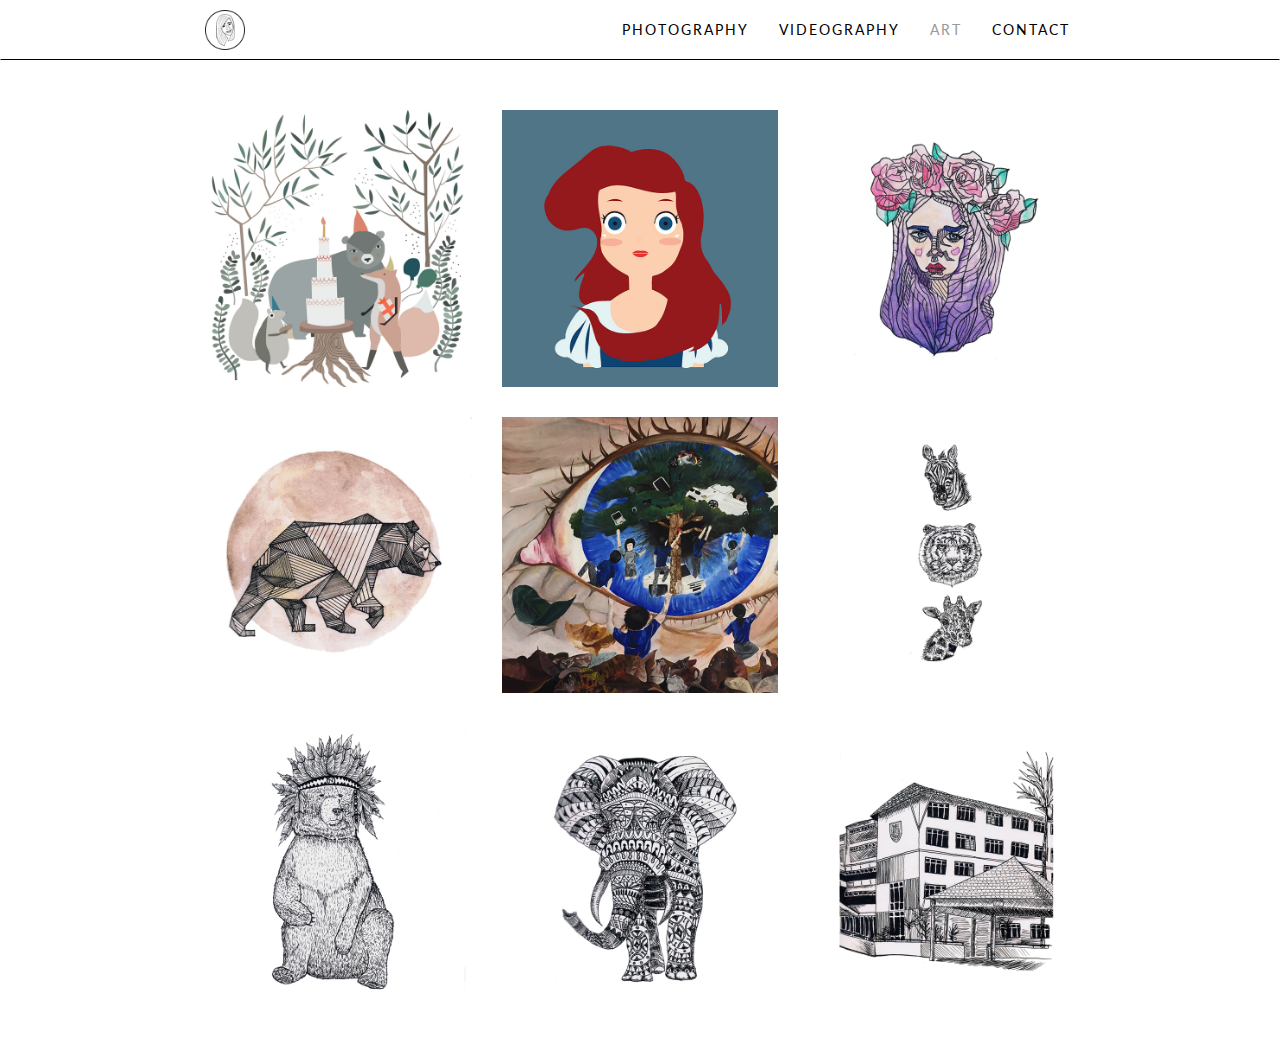
==== art.html @ fc4bbf67 "Initial commit -rewrite" ====
<!DOCTYPE html>
<html>

  <head>
    
    <title>Alicia</title>

    <link rel="stylesheet" type="text/css" href="https://fonts.googleapis.com/css?family=Lato:300,400,700">
    <link rel="stylesheet" type="text/css" href="/css/bootstrap.min.css">
    <link rel="stylesheet" type="text/css" href="/css/zoom.css">

    <link rel="stylesheet" type="text/css" href="/css/style.css">
    <link rel="stylesheet" type="text/css" href="/css/art.css">
    <link rel="icon" type="image/png" href="/images/favicon-32x32.png" sizes="32x32" />
    <link rel="icon" type="image/png" href="/images/favicon-16x16.png" sizes="16x16" />

    <meta name="viewport" content="width=device-width, initial-scale=1, maximum-scale=1, user-scalable=no">

  </head>
  
  <body>

    <!-- Navbar -->
    <nav class="navbar">
      <div class="container">

        <div class="navbar-header">
          <button id="hamburger" type="button" class="navbar-toggle collapsed" data-toggle="collapse" data-target="#navbar-collapse" aria-expanded="false">
            <span></span>
            <span></span>
            <span></span>
            <span></span>
          </button>
          <a href="/">
            <img src="/images/icon.png">
          </a>
        </div>

        <div class="collapse navbar-collapse" id="navbar-collapse">
          <ul class="nav navbar-nav navbar-right">
            <li><a href="/photography.html">PHOTOGRAPHY</a></li>
            <li><a href="/videography.html">VIDEOGRAPHY</a></li>
            <li><a href="javascript:void(0)" class="active">ART</a></li>
            <li><a href="/contact.html">CONTACT</a></li>
          </ul>
        </div>

      </div>
    </nav>
    
    <!-- Main content -->
    <div class="container content">
      <div class="row">

        <div class="col-xs-12 col-sm-4 gap30">
          <img src="/images/art/animals.jpg" data-action="zoom">
        </div>

        <div class="col-xs-12 col-sm-4 gap30">
          <img src="/images/art/ariel.jpg" data-action="zoom">
        </div>

        <div class="col-xs-12 col-sm-4 gap30">
          <img src="/images/art/flowergirl.jpg" data-action="zoom">
        </div>

        <div class="col-xs-12 col-sm-4 gap30">
          <img src="/images/art/geometry-bear.jpg" data-action="zoom">
        </div>

        <div class="col-xs-12 col-sm-4 gap30">
          <img src="/images/art/olevelsquare.jpg" data-action="zoom">
        </div>

        <div class="col-xs-12 col-sm-4 gap30">
          <img src="/images/art/safari-animals.jpg" data-action="zoom">
        </div>

        <div class="col-xs-12 col-sm-4 gap30">
          <img src="/images/art/tribal-bear.jpg" data-action="zoom">
        </div>

        <div class="col-xs-12 col-sm-4 gap30">
          <img src="/images/art/tribal-elephant.jpg" data-action="zoom">
        </div>

        <div class="col-xs-12 col-sm-4 gap30">
          <img src="/images/art/tw.jpg" data-action="zoom">
        </div>

      </div>
    </div>

    <script type="text/javascript" src="https://code.jquery.com/jquery-1.11.3.min.js"></script>
    <script type="text/javascript" src="/js/bootstrap.min.js"></script>
    <script type="text/javascript" src="/js/zoom.min.js"></script>
    <script type="text/javascript" src="/js/main.js"></script>

  </body>

</html>
---- css/zoom.css ----
img[data-action="zoom"] {
  cursor: pointer;
  cursor: -webkit-zoom-in;
  cursor: -moz-zoom-in;
}
.zoom-img,
.zoom-img-wrap {
  position: relative;
  z-index: 11;
  -webkit-transition: all 300ms;
       -o-transition: all 300ms;
          transition: all 300ms;
}
img.zoom-img {
  cursor: pointer;
  cursor: -webkit-zoom-out;
  cursor: -moz-zoom-out;
}
.zoom-overlay {
  z-index: 10;
  background: #fff;
  position: fixed;
  top: 0;
  left: 0;
  right: 0;
  bottom: 0;
  pointer-events: none;
  filter: "alpha(opacity=0)";
  opacity: 0;
  -webkit-transition:      opacity 300ms;
       -o-transition:      opacity 300ms;
          transition:      opacity 300ms;
}
.zoom-overlay-open .zoom-overlay {
  filter: "alpha(opacity=100)";
  opacity: 1;
}
.zoom-overlay-open,
.zoom-overlay-transitioning {
  cursor: default;
}
---- css/style.css ----
/* Global styles */
html, body { height: 100%; }

body {
  padding-top: 60px;
  background: white;
  font-family: "Lato", "Arial", sans-serif;
  color: black;
  font-weight: 400;
}

img { max-width: 100%; }

a {
  color: black;
  border-bottom: 1px solid black;
  transition: all 300ms;
}
a:hover, a:active, a:focus {
  color: #999;
  border-bottom: 1px solid #999;
  text-decoration: none;
}
a.active {
  color: #999 !important;
}

hr { border-color: black !important; margin: 30px 0; }

h1, h2, h3, h4 { font-weight: 300; margin: 0; }
h1 { font-size: 3.998em; letter-spacing: 8px; }
h2 { font-size: 2.827em; letter-spacing: 1px; }
h3 { font-size: 1.999em; letter-spacing: 1px; }
h4 { font-size: 1.414em; letter-spacing: 1px; }

strong { font-weight: 700; }

/* Utility classes */
.sub-nav {
  letter-spacing: 1px;
  margin-bottom: 30px;
}
.sub-nav a {
  padding-right: 8px;
  border-bottom: none;
}
.gap30 { margin-bottom: 30px; }
.text-center { text-align: center; }
.content { padding-top: 30px; padding-bottom: 30px; }
.container { max-width: 920px; }

/* Hamburger */
#hamburger span {
  display: block;
  position: absolute;
  height: 2px;
  width: 20px;
  margin-top: 8px;
  background: black;
  border-radius: 2px;
  opacity: 1;
  left: 0;
  -webkit-transform: rotate(0deg);
  -moz-transform: rotate(0deg);
  -o-transform: rotate(0deg);
  transform: rotate(0deg);
  -webkit-transition: 300ms;
  -moz-transition: 300ms;
  -o-transition: 300ms;
  transition: 300ms;
}
#hamburger span:nth-child(1) { top: 0px; }
#hamburger span:nth-child(2), #hamburger span:nth-child(3) { top: 6px; }
#hamburger span:nth-child(4) { top: 12px; }
#hamburger.open span:nth-child(1) {
  top: 6px;
  width: 0%;
  left: 50%;
}
#hamburger.open span:nth-child(2) {
  -webkit-transform: rotate(45deg);
  -moz-transform: rotate(45deg);
  -o-transform: rotate(45deg);
  transform: rotate(45deg);
}
#hamburger.open span:nth-child(3) {
  -webkit-transform: rotate(-45deg);
  -moz-transform: rotate(-45deg);
  -o-transform: rotate(-45deg);
  transform: rotate(-45deg);
}
#hamburger.open span:nth-child(4) {
  top: 12px;
  width: 0%;
  left: 50%;
}

/* Bootstrap overrides */
/* Navbar */
.navbar { min-height: 60px; }
.navbar-header img { margin-left: 10px; margin-top: 5px; max-width: 40px; }
nav {

  position: absolute !important;
  top: 0;
  width: 100%;
  padding: 4px 0;
  z-index: 2;

  background: white;
  letter-spacing: 2px;
  border-radius: 0 !important;
  border-bottom: 1px solid black !important;

}
nav a { border-bottom: none !important; }
nav a:hover, nav a:active, nav a:focus { background: transparent !important; }
---- css/art.css ----
.content {
  margin-top: 20px;
}
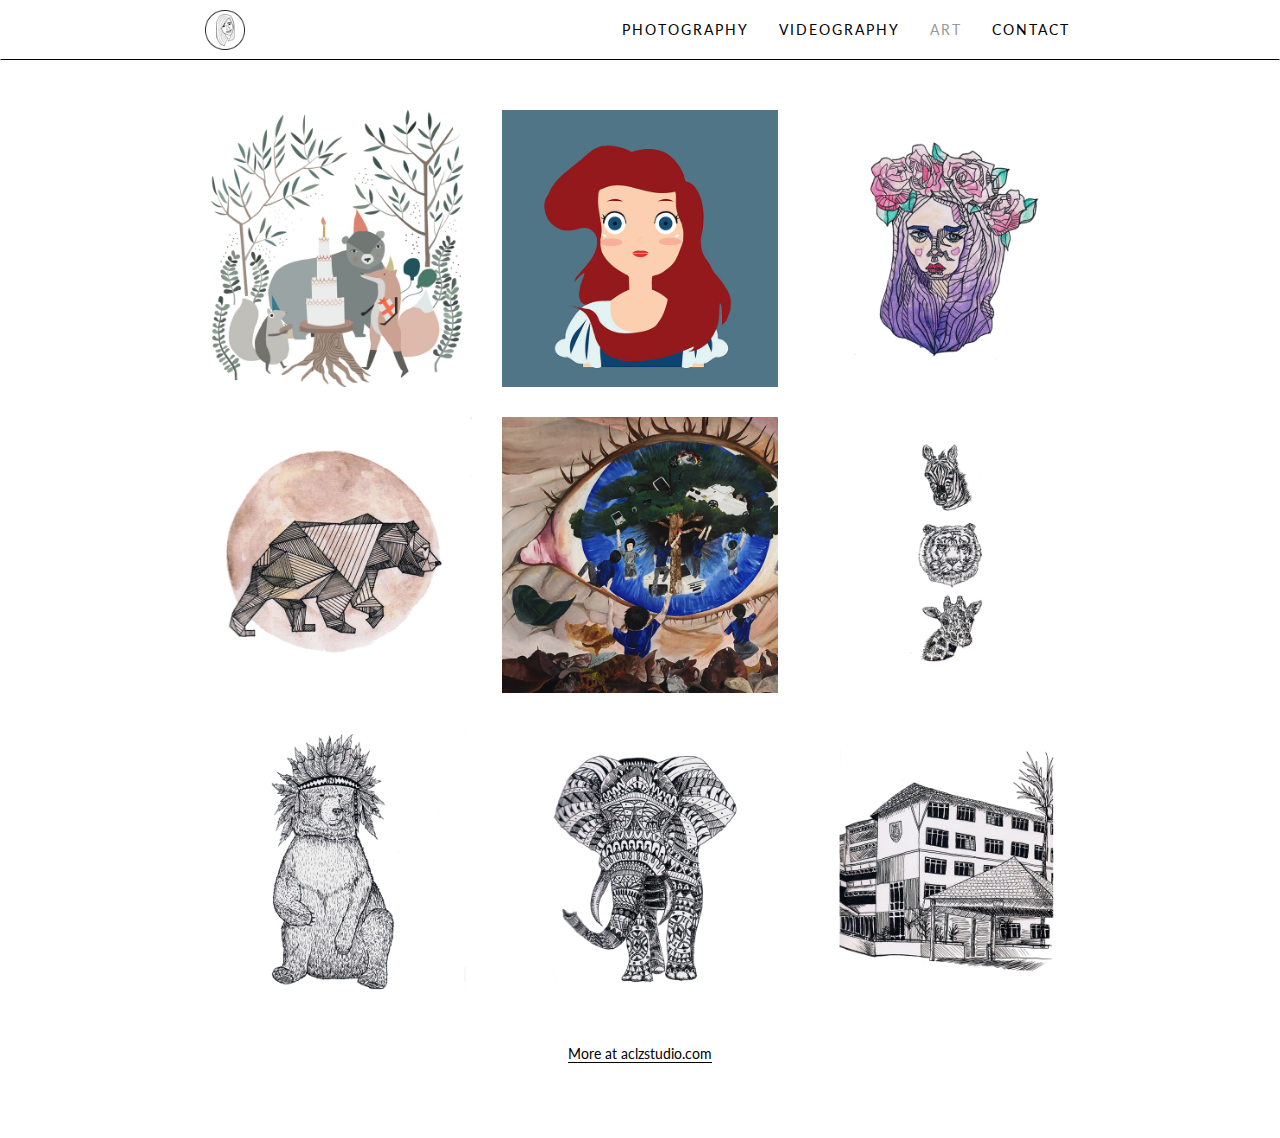
==== commit dc257e31: "Added videography roles and more art link" ====
--- a/art.html
+++ b/art.html
@@ -88,6 +88,10 @@
           <img src="/images/art/tw.jpg" data-action="zoom">
         </div>
 
+        <div class="col-xs-12 gap30 text-center">
+          <p><a href="https://aclzstudio.com">More at aclzstudio.com</a></p>
+        </div>
+
       </div>
     </div>
 
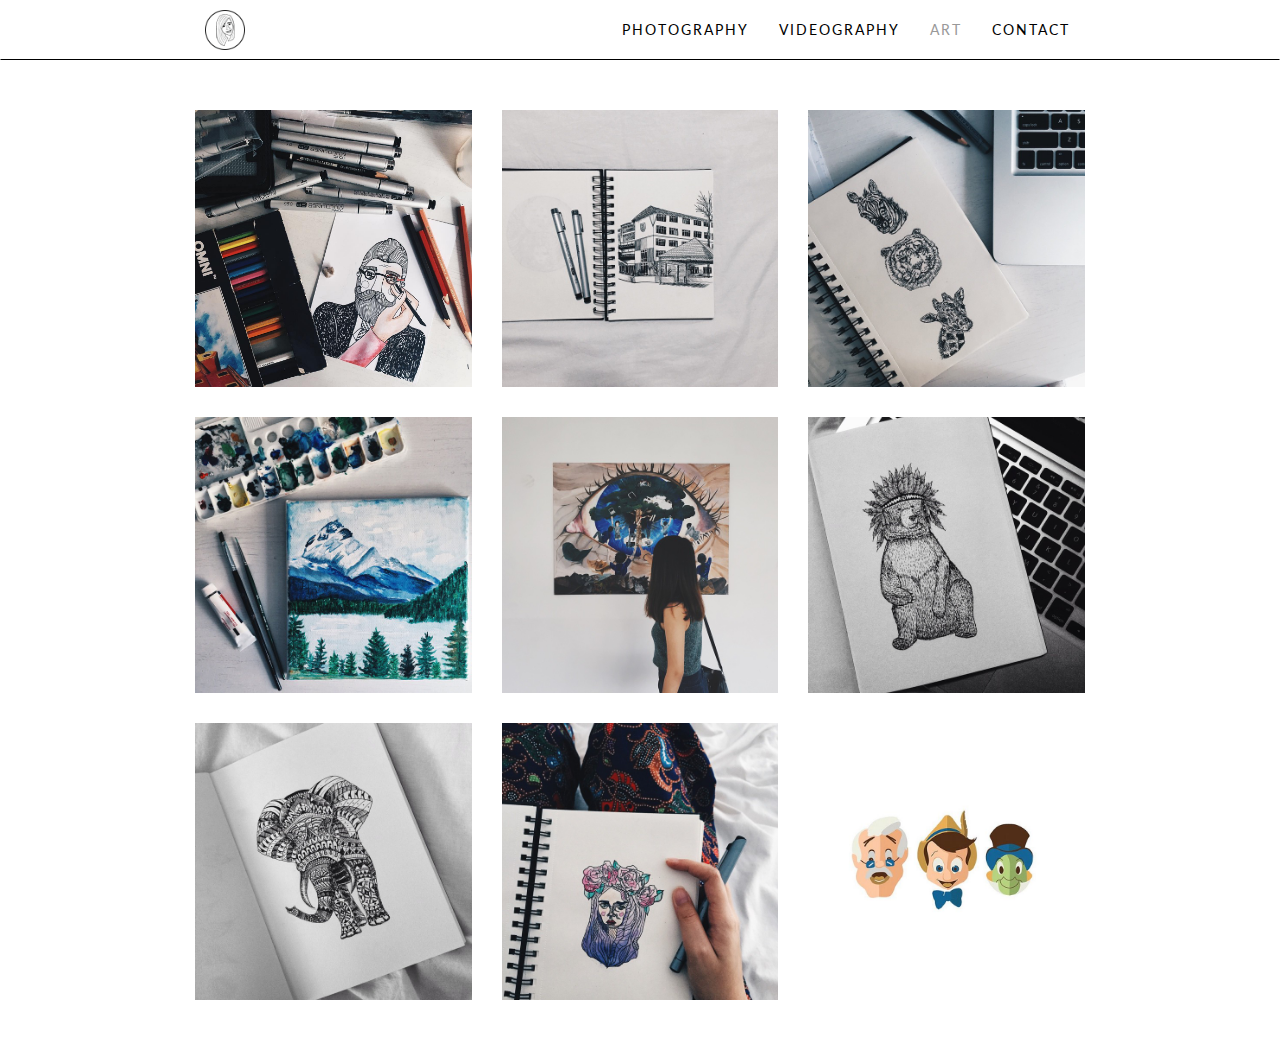
==== commit 7236ac1d: "Updated Art images and zoom.js" ====
--- a/art.html
+++ b/art.html
@@ -53,11 +53,31 @@
       <div class="row">
 
         <div class="col-xs-12 col-sm-4 gap30">
+          <img src="/images/art/guy.jpg" data-action="zoom">
+        </div>
+
+        <div class="col-xs-12 col-sm-4 gap30">
+          <img src="/images/art/tw.jpg" data-action="zoom">
+        </div>
+
+        <div class="col-xs-12 col-sm-4 gap30">
           <img src="/images/art/animals.jpg" data-action="zoom">
         </div>
 
         <div class="col-xs-12 col-sm-4 gap30">
-          <img src="/images/art/ariel.jpg" data-action="zoom">
+          <img src="/images/art/mountains.jpg" data-action="zoom">
+        </div>
+
+        <div class="col-xs-12 col-sm-4 gap30">
+          <img src="/images/art/eye.jpg" data-action="zoom">
+        </div>
+
+        <div class="col-xs-12 col-sm-4 gap30">
+          <img src="/images/art/bear.jpg" data-action="zoom">
+        </div>
+
+        <div class="col-xs-12 col-sm-4 gap30">
+          <img src="/images/art/elephant.jpg" data-action="zoom">
         </div>
 
         <div class="col-xs-12 col-sm-4 gap30">
@@ -65,31 +85,7 @@
         </div>
 
         <div class="col-xs-12 col-sm-4 gap30">
-          <img src="/images/art/geometry-bear.jpg" data-action="zoom">
-        </div>
-
-        <div class="col-xs-12 col-sm-4 gap30">
-          <img src="/images/art/olevelsquare.jpg" data-action="zoom">
-        </div>
-
-        <div class="col-xs-12 col-sm-4 gap30">
-          <img src="/images/art/safari-animals.jpg" data-action="zoom">
-        </div>
-
-        <div class="col-xs-12 col-sm-4 gap30">
-          <img src="/images/art/tribal-bear.jpg" data-action="zoom">
-        </div>
-
-        <div class="col-xs-12 col-sm-4 gap30">
-          <img src="/images/art/tribal-elephant.jpg" data-action="zoom">
-        </div>
-
-        <div class="col-xs-12 col-sm-4 gap30">
-          <img src="/images/art/tw.jpg" data-action="zoom">
-        </div>
-
-        <div class="col-xs-12 gap30 text-center">
-          <p><a href="https://aclzstudio.com">More at aclzstudio.com</a></p>
+          <img src="/images/art/pinnochio.jpg" data-action="zoom">
         </div>
 
       </div>
